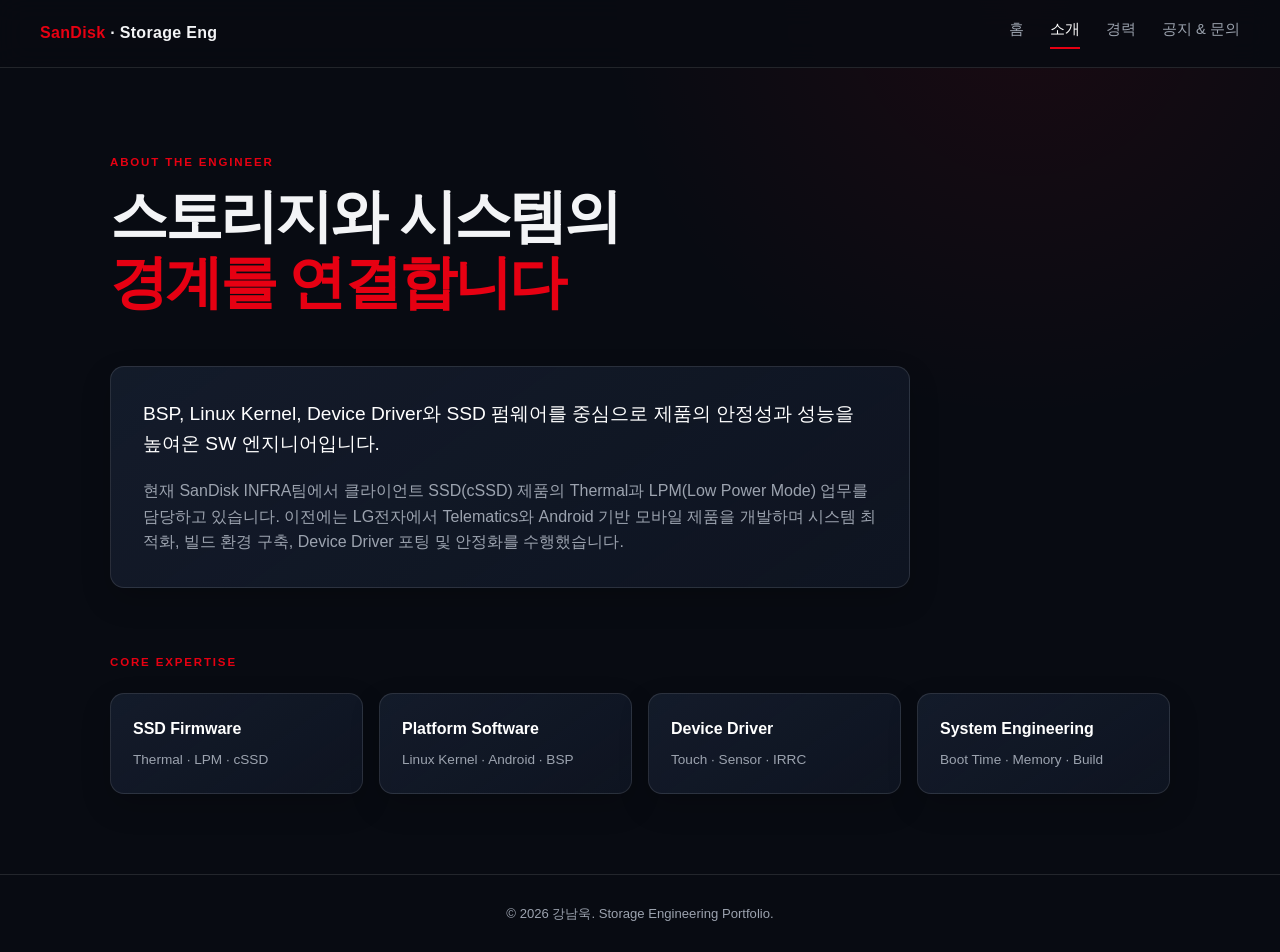
==== about.html @ b338cc85 "feat: SSD 테마 멀티 페이지 포트폴리오로 개편 Co-authored-by: Copilot <223556219+Copilot@users.noreply.github.com>" ====
<!DOCTYPE html>
<html lang="ko">
<head>
  <meta charset="UTF-8" />
  <meta name="viewport" content="width=device-width, initial-scale=1.0" />
  <title>소개 | 강남욱</title>
  <link rel="stylesheet" href="css/style.css" />
</head>
<body class="tech-theme">
  <header class="navbar">
    <a class="logo" href="index.html"><span class="brand-accent">SanDisk</span> · Storage Eng</a>
    <button class="menu-toggle" aria-label="메뉴 열기">☰</button>
    <nav class="nav-links"><a href="index.html">홈</a><a class="active" href="about.html">소개</a><a href="career.html">경력</a><a href="board.html">공지 &amp; 문의</a></nav>
  </header>
  <main class="page-container">
    <div class="page-heading"><span class="eyebrow">ABOUT THE ENGINEER</span><h1>스토리지와 시스템의<br /><span class="brand-accent">경계를 연결합니다</span></h1></div>
    <section class="about-panel">
      <p class="lead">BSP, Linux Kernel, Device Driver와 SSD 펌웨어를 중심으로 제품의 안정성과 성능을 높여온 SW 엔지니어입니다.</p>
      <p>현재 SanDisk INFRA팀에서 클라이언트 SSD(cSSD) 제품의 Thermal과 LPM(Low Power Mode) 업무를 담당하고 있습니다. 이전에는 LG전자에서 Telematics와 Android 기반 모바일 제품을 개발하며 시스템 최적화, 빌드 환경 구축, Device Driver 포팅 및 안정화를 수행했습니다.</p>
    </section>
    <section class="skill-section">
      <span class="eyebrow">CORE EXPERTISE</span>
      <div class="skill-grid">
        <div><strong>SSD Firmware</strong><span>Thermal · LPM · cSSD</span></div>
        <div><strong>Platform Software</strong><span>Linux Kernel · Android · BSP</span></div>
        <div><strong>Device Driver</strong><span>Touch · Sensor · IRRC</span></div>
        <div><strong>System Engineering</strong><span>Boot Time · Memory · Build</span></div>
      </div>
    </section>
  </main>
  <footer class="site-footer"><p>&copy; 2026 강남욱. Storage Engineering Portfolio.</p></footer>
  <script src="js/main.js"></script>
</body>
</html>
---- css/style.css ----
:root{--bg:#080b12;--panel:#111827;--panel-soft:#151d2d;--red:#e60012;--red-soft:rgba(230,0,18,.2);--text:#f3f4f6;--muted:#9ca3af;--line:rgba(255,255,255,.11);--max:1100px}
*{box-sizing:border-box;margin:0;padding:0}
html{scroll-behavior:smooth}
body{font-family:-apple-system,BlinkMacSystemFont,"Segoe UI","Malgun Gothic",sans-serif;background:var(--bg);color:var(--text);line-height:1.6}
a{color:inherit;text-decoration:none}
ul{list-style:none}
.tech-theme{min-height:100vh;background:radial-gradient(circle at 80% 0%,rgba(230,0,18,.08),transparent 30%),var(--bg)}
.navbar{position:sticky;top:0;z-index:100;display:flex;align-items:center;justify-content:space-between;padding:18px 40px;background:rgba(8,11,18,.88);backdrop-filter:blur(14px);border-bottom:1px solid var(--line)}
.logo{font-weight:700;letter-spacing:.02em}.brand-accent{color:var(--red)}
.nav-links{display:flex;gap:26px}.nav-links a{color:var(--muted);font-size:.92rem;transition:color .2s,border-color .2s}.nav-links a:hover,.nav-links a.active{color:#fff;border-bottom:2px solid var(--red);padding-bottom:5px}
.menu-toggle{display:none;border:0;background:none;color:#fff;font-size:1.5rem}
.hero-section{position:relative;display:flex;min-height:72vh;align-items:center;justify-content:center;overflow:hidden;padding:80px 20px;text-align:center;background:linear-gradient(135deg,#0b111d,#080b12 55%,#180b12)}
.hero-grid{position:absolute;inset:0;opacity:.2;background-image:linear-gradient(rgba(255,255,255,.08) 1px,transparent 1px),linear-gradient(90deg,rgba(255,255,255,.08) 1px,transparent 1px);background-size:48px 48px;transform:perspective(500px) rotateX(55deg) scale(1.6);transform-origin:center bottom}
.hero-overlay{position:absolute;inset:0;background:radial-gradient(circle at 50% 45%,transparent,rgba(8,11,18,.8) 75%)}
.hero-content{position:relative;z-index:1;max-width:780px}.badge-tag,.eyebrow{display:inline-block;color:var(--red);font-size:.72rem;font-weight:800;letter-spacing:.16em}.badge-tag{padding:7px 14px;border:1px solid var(--red-soft);border-radius:999px;background:rgba(230,0,18,.08);margin-bottom:22px}
.hero-content h1{font-size:clamp(2.2rem,6vw,4.4rem);line-height:1.12;letter-spacing:-.05em}.hero-content p{max-width:650px;margin:22px auto 32px;color:var(--muted);font-size:1.08rem}
.hero-buttons{display:flex;justify-content:center;gap:12px;flex-wrap:wrap}.btn{display:inline-block;padding:12px 24px;border-radius:8px;font-weight:700;transition:transform .25s,background .25s,box-shadow .25s}.btn:hover{transform:translateY(-3px)}.btn-primary{background:var(--red);box-shadow:0 8px 24px var(--red-soft)}.btn-primary:hover{background:#c90010}.btn-secondary{border:1px solid var(--line);background:rgba(255,255,255,.03)}.btn-secondary:hover{background:rgba(255,255,255,.09)}
.portal-section{padding:90px 20px}.container,.page-container{max-width:var(--max);margin:0 auto}.portal-section h2{margin-top:8px;font-size:2rem}.portal-grid{display:grid;grid-template-columns:repeat(3,1fr);gap:20px;margin-top:30px}.portal-card,.about-panel,.skill-grid>div,.notice-item,.contact-panel{border:1px solid var(--line);border-radius:14px;background:linear-gradient(145deg,rgba(21,29,45,.9),rgba(17,24,39,.7));box-shadow:0 12px 30px rgba(0,0,0,.18)}.portal-card{padding:28px;transition:transform .3s,border-color .3s,box-shadow .3s}.portal-card:hover{transform:translateY(-6px);border-color:var(--red);box-shadow:0 18px 36px rgba(0,0,0,.35)}.card-icon{display:block;margin-bottom:18px;color:var(--red);font-size:2rem}.portal-card h3{font-size:1.25rem}.portal-card p{min-height:72px;margin:10px 0 20px;color:var(--muted);font-size:.9rem}.link-arrow{color:var(--red);font-size:.86rem;font-weight:700}
.page-container{padding:80px 20px}.page-heading{margin-bottom:50px}.page-heading h1{margin-top:10px;font-size:clamp(2.1rem,5vw,3.6rem);line-height:1.15;letter-spacing:-.05em}.page-heading p{margin-top:16px;color:var(--muted)}
.about-panel{max-width:800px;padding:32px;font-size:1rem;color:var(--muted)}.about-panel .lead{margin-bottom:18px;color:#fff;font-size:1.2rem}.skill-section{margin-top:60px}.skill-grid{display:grid;grid-template-columns:repeat(4,1fr);gap:16px;margin-top:20px}.skill-grid>div{padding:22px}.skill-grid strong,.skill-grid span{display:block}.skill-grid strong{margin-bottom:7px;color:#fff}.skill-grid span{color:var(--muted);font-size:.85rem}
.career-page{max-width:900px;margin:0 auto;padding:80px 20px}.career-heading{margin-bottom:55px}.timeline{position:relative;margin-left:15px;padding-left:38px;border-left:1px solid rgba(255,255,255,.16)}.timeline-item{position:relative;margin-bottom:38px}.timeline-item:last-child{margin-bottom:0}.timeline-dot{position:absolute;top:10px;left:-45px;width:13px;height:13px;border:2px solid #8b93a5;border-radius:50%;background:var(--bg);transition:all .25s}.timeline-item:hover .timeline-dot{border-color:var(--red);background:var(--red);box-shadow:0 0 0 6px var(--red-soft)}.timeline-dot--pulse{border-color:var(--red);animation:pulse 2.2s ease-out infinite}@keyframes pulse{0%{box-shadow:0 0 0 0 rgba(230,0,18,.55)}70%{box-shadow:0 0 0 12px rgba(230,0,18,0)}100%{box-shadow:0 0 0 0 rgba(230,0,18,0)}}
.timeline-card{position:relative;overflow:hidden;padding:26px 28px;border:1px solid #e5e7eb;border-radius:14px;background:linear-gradient(145deg,#151d2d,#101622);box-shadow:0 8px 24px rgba(0,0,0,.2);transition:transform .25s,box-shadow .25s,border-color .25s}.timeline-card:hover{transform:translateY(-4px);border-color:var(--red);box-shadow:0 18px 34px rgba(230,0,18,.12)}.timeline-card:before{position:absolute;inset:0 auto 0 0;width:3px;content:"";background:var(--red)}.company-lg .timeline-card:before{background:#c02670}.card-header{display:flex;align-items:flex-start;justify-content:space-between;gap:16px}.company-heading{display:flex;align-items:center;gap:12px}.company-logo{display:grid;flex:0 0 44px;width:44px;height:44px;place-items:center;border-radius:10px;color:#fff;font-weight:800}.company-logo--sandisk{background:var(--red)}.company-logo--lg{background:#c02670;font-size:.85rem}.timeline-card h2{font-size:1.15rem}.timeline-card .company-heading span,.timeline-card time{color:var(--muted);font-size:.84rem}.timeline-card time{white-space:nowrap}.hero-metrics{display:grid;grid-template-columns:repeat(2,1fr);gap:10px;margin:20px 0}.metric{padding:12px 14px;border:1px solid rgba(255,255,255,.06);border-radius:9px;background:rgba(255,255,255,.035)}.metric strong,.metric span{display:block}.metric strong{color:var(--red);font-size:1.15rem}.company-lg .metric strong{color:#e05a9b}.metric span{color:var(--muted);font-size:.72rem}.timeline-card p{margin-bottom:14px;color:#d1d5db}.timeline-card ul{padding-left:18px;color:var(--muted);font-size:.9rem;list-style:disc}.timeline-card li{margin-bottom:5px}.timeline-card strong{color:#fff}.tech-stack{display:flex;flex-wrap:wrap;gap:8px;margin-top:18px}.tech-stack span{padding:5px 11px;border:1px solid rgba(255,255,255,.12);border-radius:999px;background:rgba(255,255,255,.04);color:#cbd5e1;font-size:.76rem}
.board-layout{display:grid;grid-template-columns:1fr 1fr;gap:24px}.board-layout h2{margin-bottom:20px}.notice-item,.contact-panel{padding:24px;margin-bottom:14px}.notice-item>span{color:var(--red);font-size:.75rem;font-weight:800}.notice-item h3{margin:6px 0;color:#fff;font-size:1rem}.notice-item p,.contact-panel p{color:var(--muted);font-size:.9rem}.contact-panel .btn{margin-top:22px}.form-note{margin-top:18px;font-size:.78rem!important}
.site-footer{padding:28px 20px;border-top:1px solid var(--line);color:var(--muted);font-size:.82rem;text-align:center}
@media(max-width:768px){.navbar{padding:16px 20px}.menu-toggle{display:block}.nav-links{position:absolute;top:100%;left:0;right:0;display:none;flex-direction:column;gap:0;padding:10px 20px;background:#080b12;border-bottom:1px solid var(--line)}.nav-links.open{display:flex}.nav-links a{padding:10px 0}.portal-grid,.skill-grid,.board-layout{grid-template-columns:1fr}.portal-card p{min-height:0}.page-container,.career-page{padding-top:55px}.timeline{padding-left:22px}.timeline-dot{left:-29px}.timeline-card{padding:22px 20px}.card-header{flex-direction:column;gap:8px}.hero-metrics{grid-template-columns:1fr}.hero-content h1{font-size:2.5rem}}
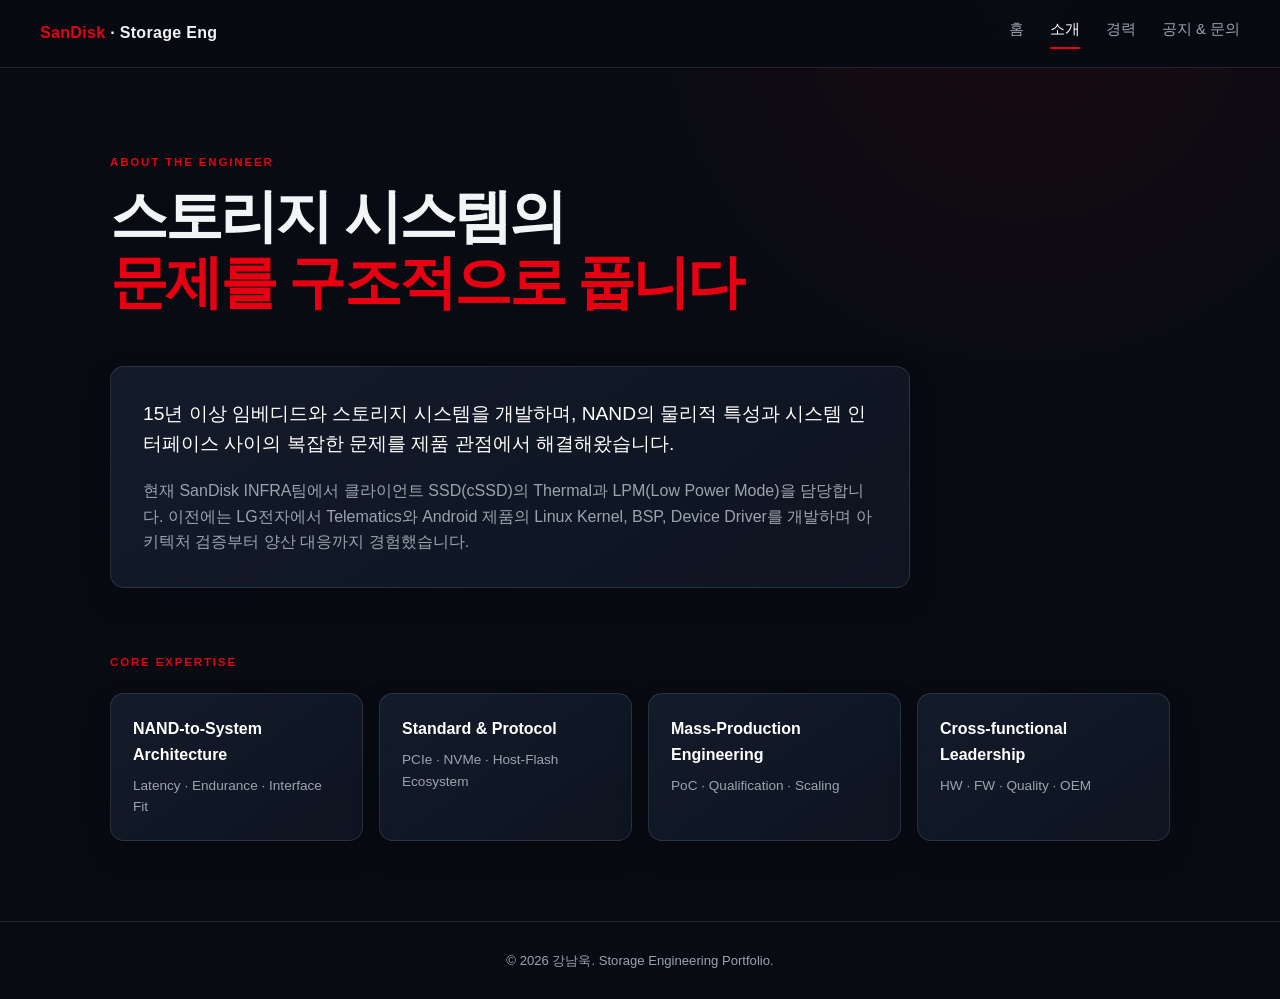
==== commit f79419eb: "feat: 스토리지 아키텍트 포지셔닝 강화 Co-authored-by: Copilot <223556219+Copilot@users.noreply.github.com>" ====
--- a/about.html
+++ b/about.html
@@ -13,18 +13,18 @@
     <nav class="nav-links"><a href="index.html">홈</a><a class="active" href="about.html">소개</a><a href="career.html">경력</a><a href="board.html">공지 &amp; 문의</a></nav>
   </header>
   <main class="page-container">
-    <div class="page-heading"><span class="eyebrow">ABOUT THE ENGINEER</span><h1>스토리지와 시스템의<br /><span class="brand-accent">경계를 연결합니다</span></h1></div>
+    <div class="page-heading"><span class="eyebrow">ABOUT THE ENGINEER</span><h1>스토리지 시스템의<br /><span class="brand-accent">문제를 구조적으로 풉니다</span></h1></div>
     <section class="about-panel">
-      <p class="lead">BSP, Linux Kernel, Device Driver와 SSD 펌웨어를 중심으로 제품의 안정성과 성능을 높여온 SW 엔지니어입니다.</p>
-      <p>현재 SanDisk INFRA팀에서 클라이언트 SSD(cSSD) 제품의 Thermal과 LPM(Low Power Mode) 업무를 담당하고 있습니다. 이전에는 LG전자에서 Telematics와 Android 기반 모바일 제품을 개발하며 시스템 최적화, 빌드 환경 구축, Device Driver 포팅 및 안정화를 수행했습니다.</p>
+      <p class="lead">15년 이상 임베디드와 스토리지 시스템을 개발하며, NAND의 물리적 특성과 시스템 인터페이스 사이의 복잡한 문제를 제품 관점에서 해결해왔습니다.</p>
+      <p>현재 SanDisk INFRA팀에서 클라이언트 SSD(cSSD)의 Thermal과 LPM(Low Power Mode)을 담당합니다. 이전에는 LG전자에서 Telematics와 Android 제품의 Linux Kernel, BSP, Device Driver를 개발하며 아키텍처 검증부터 양산 대응까지 경험했습니다.</p>
     </section>
     <section class="skill-section">
       <span class="eyebrow">CORE EXPERTISE</span>
       <div class="skill-grid">
-        <div><strong>SSD Firmware</strong><span>Thermal · LPM · cSSD</span></div>
-        <div><strong>Platform Software</strong><span>Linux Kernel · Android · BSP</span></div>
-        <div><strong>Device Driver</strong><span>Touch · Sensor · IRRC</span></div>
-        <div><strong>System Engineering</strong><span>Boot Time · Memory · Build</span></div>
+        <div><strong>NAND-to-System Architecture</strong><span>Latency · Endurance · Interface Fit</span></div>
+        <div><strong>Standard &amp; Protocol</strong><span>PCIe · NVMe · Host-Flash Ecosystem</span></div>
+        <div><strong>Mass-Production Engineering</strong><span>PoC · Qualification · Scaling</span></div>
+        <div><strong>Cross-functional Leadership</strong><span>HW · FW · Quality · OEM</span></div>
       </div>
     </section>
   </main>
--- a/css/style.css
+++ b/css/style.css
@@ -18,8 +18,8 @@
 .portal-section{padding:90px 20px}.container,.page-container{max-width:var(--max);margin:0 auto}.portal-section h2{margin-top:8px;font-size:2rem}.portal-grid{display:grid;grid-template-columns:repeat(3,1fr);gap:20px;margin-top:30px}.portal-card,.about-panel,.skill-grid>div,.notice-item,.contact-panel{border:1px solid var(--line);border-radius:14px;background:linear-gradient(145deg,rgba(21,29,45,.9),rgba(17,24,39,.7));box-shadow:0 12px 30px rgba(0,0,0,.18)}.portal-card{padding:28px;transition:transform .3s,border-color .3s,box-shadow .3s}.portal-card:hover{transform:translateY(-6px);border-color:var(--red);box-shadow:0 18px 36px rgba(0,0,0,.35)}.card-icon{display:block;margin-bottom:18px;color:var(--red);font-size:2rem}.portal-card h3{font-size:1.25rem}.portal-card p{min-height:72px;margin:10px 0 20px;color:var(--muted);font-size:.9rem}.link-arrow{color:var(--red);font-size:.86rem;font-weight:700}
 .page-container{padding:80px 20px}.page-heading{margin-bottom:50px}.page-heading h1{margin-top:10px;font-size:clamp(2.1rem,5vw,3.6rem);line-height:1.15;letter-spacing:-.05em}.page-heading p{margin-top:16px;color:var(--muted)}
 .about-panel{max-width:800px;padding:32px;font-size:1rem;color:var(--muted)}.about-panel .lead{margin-bottom:18px;color:#fff;font-size:1.2rem}.skill-section{margin-top:60px}.skill-grid{display:grid;grid-template-columns:repeat(4,1fr);gap:16px;margin-top:20px}.skill-grid>div{padding:22px}.skill-grid strong,.skill-grid span{display:block}.skill-grid strong{margin-bottom:7px;color:#fff}.skill-grid span{color:var(--muted);font-size:.85rem}
-.career-page{max-width:900px;margin:0 auto;padding:80px 20px}.career-heading{margin-bottom:55px}.timeline{position:relative;margin-left:15px;padding-left:38px;border-left:1px solid rgba(255,255,255,.16)}.timeline-item{position:relative;margin-bottom:38px}.timeline-item:last-child{margin-bottom:0}.timeline-dot{position:absolute;top:10px;left:-45px;width:13px;height:13px;border:2px solid #8b93a5;border-radius:50%;background:var(--bg);transition:all .25s}.timeline-item:hover .timeline-dot{border-color:var(--red);background:var(--red);box-shadow:0 0 0 6px var(--red-soft)}.timeline-dot--pulse{border-color:var(--red);animation:pulse 2.2s ease-out infinite}@keyframes pulse{0%{box-shadow:0 0 0 0 rgba(230,0,18,.55)}70%{box-shadow:0 0 0 12px rgba(230,0,18,0)}100%{box-shadow:0 0 0 0 rgba(230,0,18,0)}}
-.timeline-card{position:relative;overflow:hidden;padding:26px 28px;border:1px solid #e5e7eb;border-radius:14px;background:linear-gradient(145deg,#151d2d,#101622);box-shadow:0 8px 24px rgba(0,0,0,.2);transition:transform .25s,box-shadow .25s,border-color .25s}.timeline-card:hover{transform:translateY(-4px);border-color:var(--red);box-shadow:0 18px 34px rgba(230,0,18,.12)}.timeline-card:before{position:absolute;inset:0 auto 0 0;width:3px;content:"";background:var(--red)}.company-lg .timeline-card:before{background:#c02670}.card-header{display:flex;align-items:flex-start;justify-content:space-between;gap:16px}.company-heading{display:flex;align-items:center;gap:12px}.company-logo{display:grid;flex:0 0 44px;width:44px;height:44px;place-items:center;border-radius:10px;color:#fff;font-weight:800}.company-logo--sandisk{background:var(--red)}.company-logo--lg{background:#c02670;font-size:.85rem}.timeline-card h2{font-size:1.15rem}.timeline-card .company-heading span,.timeline-card time{color:var(--muted);font-size:.84rem}.timeline-card time{white-space:nowrap}.hero-metrics{display:grid;grid-template-columns:repeat(2,1fr);gap:10px;margin:20px 0}.metric{padding:12px 14px;border:1px solid rgba(255,255,255,.06);border-radius:9px;background:rgba(255,255,255,.035)}.metric strong,.metric span{display:block}.metric strong{color:var(--red);font-size:1.15rem}.company-lg .metric strong{color:#e05a9b}.metric span{color:var(--muted);font-size:.72rem}.timeline-card p{margin-bottom:14px;color:#d1d5db}.timeline-card ul{padding-left:18px;color:var(--muted);font-size:.9rem;list-style:disc}.timeline-card li{margin-bottom:5px}.timeline-card strong{color:#fff}.tech-stack{display:flex;flex-wrap:wrap;gap:8px;margin-top:18px}.tech-stack span{padding:5px 11px;border:1px solid rgba(255,255,255,.12);border-radius:999px;background:rgba(255,255,255,.04);color:#cbd5e1;font-size:.76rem}
+.career-page{max-width:1060px;margin:0 auto;padding:80px 20px}.career-heading{margin-bottom:55px}.timeline{position:relative;margin-left:150px;padding-left:38px;border-left:1px solid rgba(255,255,255,.16)}.timeline-item{position:relative;margin-bottom:38px}.timeline-item:last-child{margin-bottom:0}.timeline-year{position:absolute;top:6px;right:calc(100% + 58px);color:#d1d5db;font-size:1.4rem;font-weight:800;letter-spacing:-.04em;white-space:nowrap}.timeline-dot{position:absolute;top:10px;left:-45px;width:13px;height:13px;border:2px solid #8b93a5;border-radius:50%;background:var(--bg);transition:all .25s}.timeline-item:hover .timeline-dot{border-color:var(--red);background:var(--red);box-shadow:0 0 0 6px var(--red-soft)}.timeline-dot--pulse{border-color:var(--red);animation:pulse 2.2s ease-out infinite}@keyframes pulse{0%{box-shadow:0 0 0 0 rgba(230,0,18,.55)}70%{box-shadow:0 0 0 12px rgba(230,0,18,0)}100%{box-shadow:0 0 0 0 rgba(230,0,18,0)}}
+.timeline-card{position:relative;overflow:hidden;padding:26px 28px;border:1px solid #e5e7eb;border-radius:14px;background:linear-gradient(145deg,#151d2d,#101622);box-shadow:0 8px 24px rgba(0,0,0,.2);transition:transform .25s,box-shadow .25s,border-color .25s}.timeline-card:hover{transform:translateY(-4px);border-color:var(--red);box-shadow:0 18px 34px rgba(230,0,18,.12)}.timeline-card:before{position:absolute;inset:0 auto 0 0;width:3px;content:"";background:var(--red)}.company-lg .timeline-card:before{background:#c02670}.card-header{display:flex;align-items:flex-start;justify-content:space-between;gap:16px}.company-heading{display:flex;align-items:center;gap:12px}.company-logo{display:flex;height:42px;align-items:center;justify-content:center;margin-right:4px;border:1px solid rgba(255,255,255,.1);border-radius:8px;background:#1e293b;box-shadow:0 1px 3px rgba(0,0,0,.2)}.company-logo.logo-symbol{width:42px;padding:0}.company-logo.logo-symbol img{width:28px;height:28px;object-fit:contain}.company-logo.logo-sandisk{width:86px;padding:0 6px}.company-logo.logo-sandisk img{width:100%;height:20px;object-fit:contain;border-radius:0}.company-logo.logo-wordmark{width:84px;padding:0 8px}.company-logo.logo-wordmark img{width:100%;height:18px;object-fit:contain}.timeline-card h2{font-size:1.15rem}.timeline-card .company-heading span,.timeline-card time{color:var(--muted);font-size:.84rem}.timeline-card time{white-space:nowrap}.hero-metrics{display:grid;grid-template-columns:repeat(2,1fr);gap:10px;margin:20px 0}.metric{padding:12px 14px;border:1px solid rgba(255,255,255,.06);border-radius:9px;background:rgba(255,255,255,.035)}.metric strong,.metric span{display:block}.metric strong{color:var(--red);font-size:1.15rem}.company-lg .metric strong{color:#e05a9b}.metric span{color:var(--muted);font-size:.72rem}.timeline-card p{margin-bottom:14px;color:#d1d5db}.timeline-card ul{padding-left:18px;color:var(--muted);font-size:.9rem;list-style:disc}.timeline-card li{margin-bottom:5px}.timeline-card strong{color:#fff}.career-story{margin-top:4px}.summary-highlight{margin:16px 0;padding:10px 14px;border-left:3px solid #38bdf8;border-radius:0 8px 8px 0;background:rgba(56,189,248,.08);color:#7dd3fc!important;font-size:.95rem;line-height:1.6;font-weight:500}.achievement-list li{margin-bottom:8px;font-size:.92rem;line-height:1.6}.achievement-list strong{color:#f1f5f9}.tech-stack{display:flex;flex-wrap:wrap;gap:8px;margin-top:18px}.tech-stack span{padding:5px 11px;border:1px solid rgba(255,255,255,.12);border-radius:999px;background:rgba(255,255,255,.04);color:#cbd5e1;font-size:.76rem}
 .board-layout{display:grid;grid-template-columns:1fr 1fr;gap:24px}.board-layout h2{margin-bottom:20px}.notice-item,.contact-panel{padding:24px;margin-bottom:14px}.notice-item>span{color:var(--red);font-size:.75rem;font-weight:800}.notice-item h3{margin:6px 0;color:#fff;font-size:1rem}.notice-item p,.contact-panel p{color:var(--muted);font-size:.9rem}.contact-panel .btn{margin-top:22px}.form-note{margin-top:18px;font-size:.78rem!important}
 .site-footer{padding:28px 20px;border-top:1px solid var(--line);color:var(--muted);font-size:.82rem;text-align:center}
-@media(max-width:768px){.navbar{padding:16px 20px}.menu-toggle{display:block}.nav-links{position:absolute;top:100%;left:0;right:0;display:none;flex-direction:column;gap:0;padding:10px 20px;background:#080b12;border-bottom:1px solid var(--line)}.nav-links.open{display:flex}.nav-links a{padding:10px 0}.portal-grid,.skill-grid,.board-layout{grid-template-columns:1fr}.portal-card p{min-height:0}.page-container,.career-page{padding-top:55px}.timeline{padding-left:22px}.timeline-dot{left:-29px}.timeline-card{padding:22px 20px}.card-header{flex-direction:column;gap:8px}.hero-metrics{grid-template-columns:1fr}.hero-content h1{font-size:2.5rem}}
+@media(max-width:768px){.navbar{padding:16px 20px}.menu-toggle{display:block}.nav-links{position:absolute;top:100%;left:0;right:0;display:none;flex-direction:column;gap:0;padding:10px 20px;background:#080b12;border-bottom:1px solid var(--line)}.nav-links.open{display:flex}.nav-links a{padding:10px 0}.portal-grid,.skill-grid,.board-layout{grid-template-columns:1fr}.portal-card p{min-height:0}.page-container,.career-page{padding-top:55px}.timeline{margin-left:20px;padding-left:24px}.timeline-year{position:static;margin-bottom:6px;color:var(--red);font-size:1.1rem}.timeline-dot{left:-31px}.timeline-card{padding:22px 20px}.card-header{flex-direction:column;gap:8px}.hero-metrics{grid-template-columns:1fr}.hero-content h1{font-size:2.5rem}}
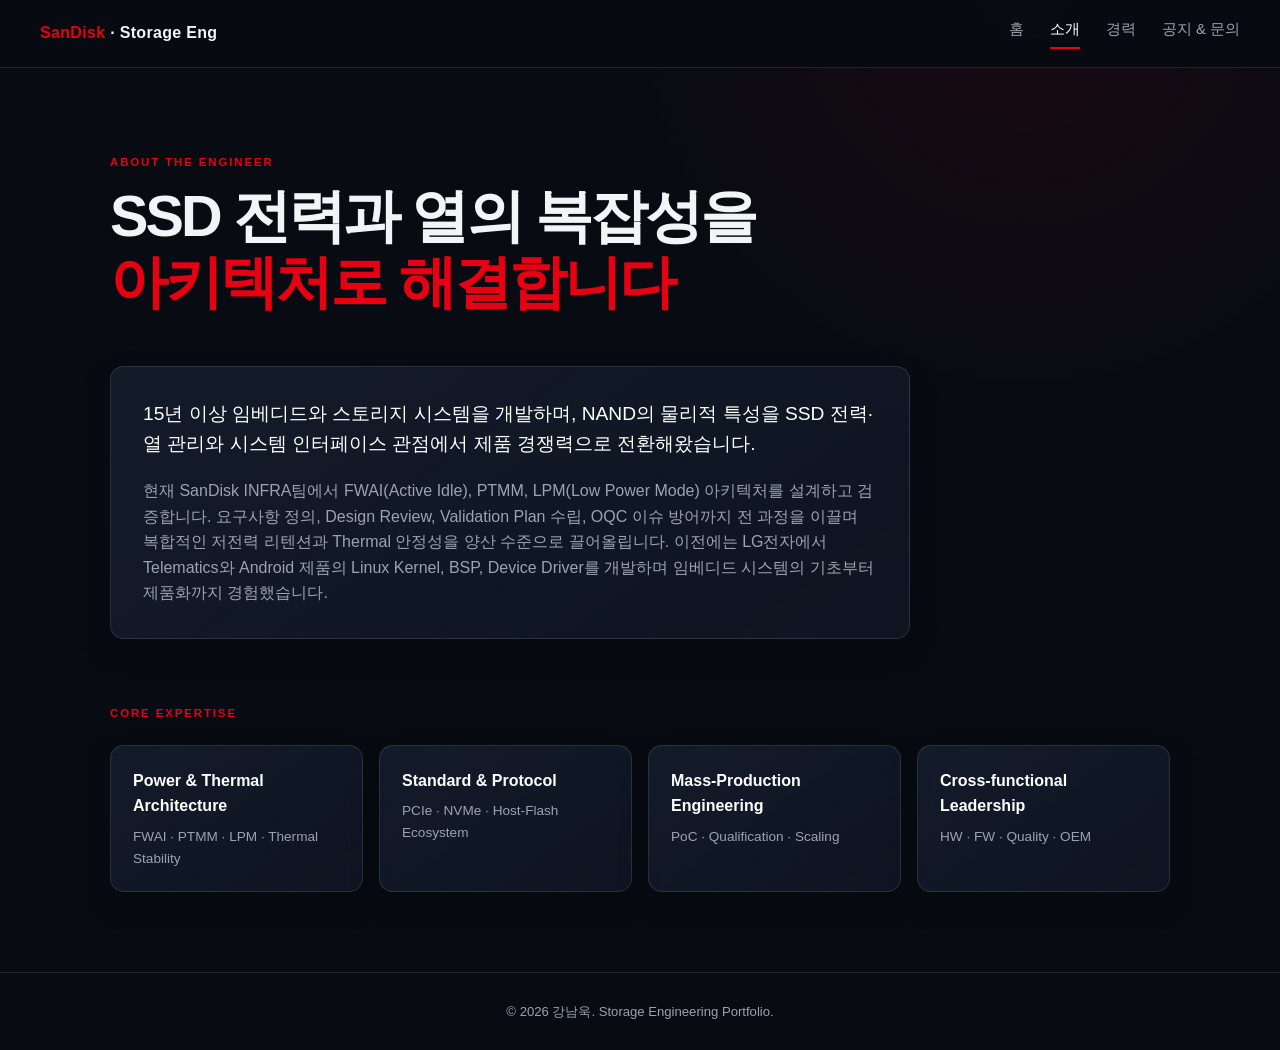
==== commit 9d77ba60: "Update about and index pages with new content and layout adjustments" ====
--- a/about.html
+++ b/about.html
@@ -13,15 +13,15 @@
     <nav class="nav-links"><a href="index.html">홈</a><a class="active" href="about.html">소개</a><a href="career.html">경력</a><a href="board.html">공지 &amp; 문의</a></nav>
   </header>
   <main class="page-container">
-    <div class="page-heading"><span class="eyebrow">ABOUT THE ENGINEER</span><h1>스토리지 시스템의<br /><span class="brand-accent">문제를 구조적으로 풉니다</span></h1></div>
+    <div class="page-heading"><span class="eyebrow">ABOUT THE ENGINEER</span><h1>SSD 전력과 열의 복잡성을<br /><span class="brand-accent">아키텍처로 해결합니다</span></h1></div>
     <section class="about-panel">
-      <p class="lead">15년 이상 임베디드와 스토리지 시스템을 개발하며, NAND의 물리적 특성과 시스템 인터페이스 사이의 복잡한 문제를 제품 관점에서 해결해왔습니다.</p>
-      <p>현재 SanDisk INFRA팀에서 클라이언트 SSD(cSSD)의 Thermal과 LPM(Low Power Mode)을 담당합니다. 이전에는 LG전자에서 Telematics와 Android 제품의 Linux Kernel, BSP, Device Driver를 개발하며 아키텍처 검증부터 양산 대응까지 경험했습니다.</p>
+      <p class="lead">15년 이상 임베디드와 스토리지 시스템을 개발하며, NAND의 물리적 특성을 SSD 전력·열 관리와 시스템 인터페이스 관점에서 제품 경쟁력으로 전환해왔습니다.</p>
+      <p>현재 SanDisk INFRA팀에서 FWAI(Active Idle), PTMM, LPM(Low Power Mode) 아키텍처를 설계하고 검증합니다. 요구사항 정의, Design Review, Validation Plan 수립, OQC 이슈 방어까지 전 과정을 이끌며 복합적인 저전력 리텐션과 Thermal 안정성을 양산 수준으로 끌어올립니다. 이전에는 LG전자에서 Telematics와 Android 제품의 Linux Kernel, BSP, Device Driver를 개발하며 임베디드 시스템의 기초부터 제품화까지 경험했습니다.</p>
     </section>
     <section class="skill-section">
       <span class="eyebrow">CORE EXPERTISE</span>
       <div class="skill-grid">
-        <div><strong>NAND-to-System Architecture</strong><span>Latency · Endurance · Interface Fit</span></div>
+        <div><strong>Power &amp; Thermal Architecture</strong><span>FWAI · PTMM · LPM · Thermal Stability</span></div>
         <div><strong>Standard &amp; Protocol</strong><span>PCIe · NVMe · Host-Flash Ecosystem</span></div>
         <div><strong>Mass-Production Engineering</strong><span>PoC · Qualification · Scaling</span></div>
         <div><strong>Cross-functional Leadership</strong><span>HW · FW · Quality · OEM</span></div>
--- a/css/style.css
+++ b/css/style.css
@@ -19,7 +19,8 @@
 .page-container{padding:80px 20px}.page-heading{margin-bottom:50px}.page-heading h1{margin-top:10px;font-size:clamp(2.1rem,5vw,3.6rem);line-height:1.15;letter-spacing:-.05em}.page-heading p{margin-top:16px;color:var(--muted)}
 .about-panel{max-width:800px;padding:32px;font-size:1rem;color:var(--muted)}.about-panel .lead{margin-bottom:18px;color:#fff;font-size:1.2rem}.skill-section{margin-top:60px}.skill-grid{display:grid;grid-template-columns:repeat(4,1fr);gap:16px;margin-top:20px}.skill-grid>div{padding:22px}.skill-grid strong,.skill-grid span{display:block}.skill-grid strong{margin-bottom:7px;color:#fff}.skill-grid span{color:var(--muted);font-size:.85rem}
 .career-page{max-width:1060px;margin:0 auto;padding:80px 20px}.career-heading{margin-bottom:55px}.timeline{position:relative;margin-left:150px;padding-left:38px;border-left:1px solid rgba(255,255,255,.16)}.timeline-item{position:relative;margin-bottom:38px}.timeline-item:last-child{margin-bottom:0}.timeline-year{position:absolute;top:6px;right:calc(100% + 58px);color:#d1d5db;font-size:1.4rem;font-weight:800;letter-spacing:-.04em;white-space:nowrap}.timeline-dot{position:absolute;top:10px;left:-45px;width:13px;height:13px;border:2px solid #8b93a5;border-radius:50%;background:var(--bg);transition:all .25s}.timeline-item:hover .timeline-dot{border-color:var(--red);background:var(--red);box-shadow:0 0 0 6px var(--red-soft)}.timeline-dot--pulse{border-color:var(--red);animation:pulse 2.2s ease-out infinite}@keyframes pulse{0%{box-shadow:0 0 0 0 rgba(230,0,18,.55)}70%{box-shadow:0 0 0 12px rgba(230,0,18,0)}100%{box-shadow:0 0 0 0 rgba(230,0,18,0)}}
-.timeline-card{position:relative;overflow:hidden;padding:26px 28px;border:1px solid #e5e7eb;border-radius:14px;background:linear-gradient(145deg,#151d2d,#101622);box-shadow:0 8px 24px rgba(0,0,0,.2);transition:transform .25s,box-shadow .25s,border-color .25s}.timeline-card:hover{transform:translateY(-4px);border-color:var(--red);box-shadow:0 18px 34px rgba(230,0,18,.12)}.timeline-card:before{position:absolute;inset:0 auto 0 0;width:3px;content:"";background:var(--red)}.company-lg .timeline-card:before{background:#c02670}.card-header{display:flex;align-items:flex-start;justify-content:space-between;gap:16px}.company-heading{display:flex;align-items:center;gap:12px}.company-logo{display:flex;height:42px;align-items:center;justify-content:center;margin-right:4px;border:1px solid rgba(255,255,255,.1);border-radius:8px;background:#1e293b;box-shadow:0 1px 3px rgba(0,0,0,.2)}.company-logo.logo-symbol{width:42px;padding:0}.company-logo.logo-symbol img{width:28px;height:28px;object-fit:contain}.company-logo.logo-sandisk{width:86px;padding:0 6px}.company-logo.logo-sandisk img{width:100%;height:20px;object-fit:contain;border-radius:0}.company-logo.logo-wordmark{width:84px;padding:0 8px}.company-logo.logo-wordmark img{width:100%;height:18px;object-fit:contain}.timeline-card h2{font-size:1.15rem}.timeline-card .company-heading span,.timeline-card time{color:var(--muted);font-size:.84rem}.timeline-card time{white-space:nowrap}.hero-metrics{display:grid;grid-template-columns:repeat(2,1fr);gap:10px;margin:20px 0}.metric{padding:12px 14px;border:1px solid rgba(255,255,255,.06);border-radius:9px;background:rgba(255,255,255,.035)}.metric strong,.metric span{display:block}.metric strong{color:var(--red);font-size:1.15rem}.company-lg .metric strong{color:#e05a9b}.metric span{color:var(--muted);font-size:.72rem}.timeline-card p{margin-bottom:14px;color:#d1d5db}.timeline-card ul{padding-left:18px;color:var(--muted);font-size:.9rem;list-style:disc}.timeline-card li{margin-bottom:5px}.timeline-card strong{color:#fff}.career-story{margin-top:4px}.summary-highlight{margin:16px 0;padding:10px 14px;border-left:3px solid #38bdf8;border-radius:0 8px 8px 0;background:rgba(56,189,248,.08);color:#7dd3fc!important;font-size:.95rem;line-height:1.6;font-weight:500}.achievement-list li{margin-bottom:8px;font-size:.92rem;line-height:1.6}.achievement-list strong{color:#f1f5f9}.tech-stack{display:flex;flex-wrap:wrap;gap:8px;margin-top:18px}.tech-stack span{padding:5px 11px;border:1px solid rgba(255,255,255,.12);border-radius:999px;background:rgba(255,255,255,.04);color:#cbd5e1;font-size:.76rem}
+.timeline-card{position:relative;overflow:hidden;padding:26px 28px;border:1px solid #e5e7eb;border-radius:14px;background:linear-gradient(145deg,#151d2d,#101622);box-shadow:0 8px 24px rgba(0,0,0,.2);transition:transform .25s,box-shadow .25s,border-color .25s}.timeline-card:hover{transform:translateY(-4px);border-color:var(--red);box-shadow:0 18px 34px rgba(230,0,18,.12)}.timeline-card:before{position:absolute;inset:0 auto 0 0;width:3px;content:"";background:var(--red)}.company-lg .timeline-card:before{background:#c02670}.card-header{display:flex;align-items:flex-start;justify-content:space-between;gap:16px}.company-heading{display:flex;align-items:center;gap:12px}.company-logo{display:flex;height:42px;align-items:center;justify-content:center;margin-right:4px;border:1px solid rgba(255,255,255,.1);border-radius:8px;background:#1e293b;box-shadow:0 1px 3px rgba(0,0,0,.2)}.company-logo.logo-symbol{width:42px;padding:0}.company-logo.logo-symbol img{width:28px;height:28px;object-fit:contain}.company-logo.logo-sandisk{width:86px;padding:0 6px}.company-logo.logo-sandisk img{width:100%;height:20px;object-fit:contain;border-radius:0}.company-logo.logo-wordmark{width:84px;padding:0 8px}.company-logo.logo-wordmark img{width:100%;height:18px;object-fit:contain}.timeline-card h2{font-size:1.15rem}.timeline-card .company-heading span,.timeline-card time{color:var(--muted);font-size:.84rem}.timeline-card time{white-space:nowrap}.hero-metrics{display:grid;grid-template-columns:repeat(2,1fr);gap:10px;margin:20px 0}.metric{padding:12px 14px;border:1px solid rgba(255,255,255,.06);border-radius:9px;background:rgba(255,255,255,.035)}.metric strong,.metric span{display:block}.metric strong{color:var(--red);font-size:1.15rem}.company-lg .metric strong{color:#e05a9b}.metric span{color:var(--muted);font-size:.72rem}.timeline-card p{margin-bottom:14px;color:#d1d5db}.timeline-card ul{padding-left:18px;color:var(--muted);font-size:.9rem;list-style:disc}.timeline-card li{margin-bottom:5px}.timeline-card strong{color:#fff}.executive-summary{margin:20px 0 16px;padding:14px 16px;border-left:3px solid #38bdf8;border-radius:0 8px 8px 0;background:rgba(56,189,248,.08);color:#bae6fd!important;font-size:1rem;line-height:1.65;font-weight:600}.project-history-list{display:grid;gap:12px;margin-top:22px}.project-subcard{padding:16px 18px;border:1px solid rgba(255,255,255,.1);border-left:3px solid rgba(59,130,246,.8);border-radius:10px;background:rgba(255,255,255,.025)}.project-subcard.thermal-project{border-left-color:rgba(239,68,68,.85)}.project-title{display:flex;align-items:center;justify-content:space-between;gap:12px}.project-title h3{font-size:1rem}.project-title h3 span{margin-left:6px;color:var(--muted);font-size:.78rem;font-weight:500}.project-title time{padding:4px 8px;border:1px solid rgba(255,255,255,.12);border-radius:999px;color:#cbd5e1;font-size:.72rem;white-space:nowrap}.project-subcard p{margin:8px 0;color:#b7c0cf;font-size:.86rem;line-height:1.6}.project-tags{display:flex;flex-wrap:wrap;gap:6px}.project-tags span{padding:4px 9px;border-radius:999px;background:rgba(59,130,246,.15);color:#93c5fd;font-size:.7rem}.thermal-project .project-tags span{background:rgba(239,68,68,.15);color:#fca5a5}.career-story{margin-top:4px}.summary-highlight{margin:16px 0;padding:10px 14px;border-left:3px solid #38bdf8;border-radius:0 8px 8px 0;background:rgba(56,189,248,.08);color:#7dd3fc!important;font-size:.95rem;line-height:1.6;font-weight:500}.achievement-list li{margin-bottom:8px;font-size:.92rem;line-height:1.6}.achievement-list strong{color:#f1f5f9}.tech-stack{display:flex;flex-wrap:wrap;gap:8px;margin-top:18px}.tech-stack span{padding:5px 11px;border:1px solid rgba(255,255,255,.12);border-radius:999px;background:rgba(255,255,255,.04);color:#cbd5e1;font-size:.76rem}
+.education-history{margin:76px 0 10px;padding-top:42px;border-top:1px solid var(--line)}.section-heading{margin-bottom:24px}.section-heading h2{margin-top:6px;font-size:1.7rem}.education-timeline{display:grid;gap:12px;max-width:760px}.education-item{display:grid;grid-template-columns:110px 1fr;gap:20px;padding:18px 20px;border:1px solid rgba(255,255,255,.1);border-radius:10px;background:rgba(255,255,255,.025)}.education-item time{color:var(--red);font-size:.9rem;font-weight:800}.education-item h3{font-size:1rem}.education-item p{margin-top:5px;color:var(--muted);font-size:.85rem}
 .board-layout{display:grid;grid-template-columns:1fr 1fr;gap:24px}.board-layout h2{margin-bottom:20px}.notice-item,.contact-panel{padding:24px;margin-bottom:14px}.notice-item>span{color:var(--red);font-size:.75rem;font-weight:800}.notice-item h3{margin:6px 0;color:#fff;font-size:1rem}.notice-item p,.contact-panel p{color:var(--muted);font-size:.9rem}.contact-panel .btn{margin-top:22px}.form-note{margin-top:18px;font-size:.78rem!important}
 .site-footer{padding:28px 20px;border-top:1px solid var(--line);color:var(--muted);font-size:.82rem;text-align:center}
-@media(max-width:768px){.navbar{padding:16px 20px}.menu-toggle{display:block}.nav-links{position:absolute;top:100%;left:0;right:0;display:none;flex-direction:column;gap:0;padding:10px 20px;background:#080b12;border-bottom:1px solid var(--line)}.nav-links.open{display:flex}.nav-links a{padding:10px 0}.portal-grid,.skill-grid,.board-layout{grid-template-columns:1fr}.portal-card p{min-height:0}.page-container,.career-page{padding-top:55px}.timeline{margin-left:20px;padding-left:24px}.timeline-year{position:static;margin-bottom:6px;color:var(--red);font-size:1.1rem}.timeline-dot{left:-31px}.timeline-card{padding:22px 20px}.card-header{flex-direction:column;gap:8px}.hero-metrics{grid-template-columns:1fr}.hero-content h1{font-size:2.5rem}}
+@media(max-width:768px){.navbar{padding:16px 20px}.menu-toggle{display:block}.nav-links{position:absolute;top:100%;left:0;right:0;display:none;flex-direction:column;gap:0;padding:10px 20px;background:#080b12;border-bottom:1px solid var(--line)}.nav-links.open{display:flex}.nav-links a{padding:10px 0}.portal-grid,.skill-grid,.board-layout{grid-template-columns:1fr}.portal-card p{min-height:0}.page-container,.career-page{padding-top:55px}.timeline{margin-left:20px;padding-left:24px}.timeline-year{position:static;margin-bottom:6px;color:var(--red);font-size:1.1rem}.timeline-dot{left:-31px}.timeline-card{padding:22px 20px}.card-header{flex-direction:column;gap:8px}.hero-metrics{grid-template-columns:1fr}.project-title{align-items:flex-start;flex-direction:column;gap:6px}.project-title h3 span{display:block;margin:4px 0 0}.education-history{margin-top:55px;padding-top:32px}.education-item{grid-template-columns:1fr;gap:5px;padding:16px}.hero-content h1{font-size:2.5rem}}
